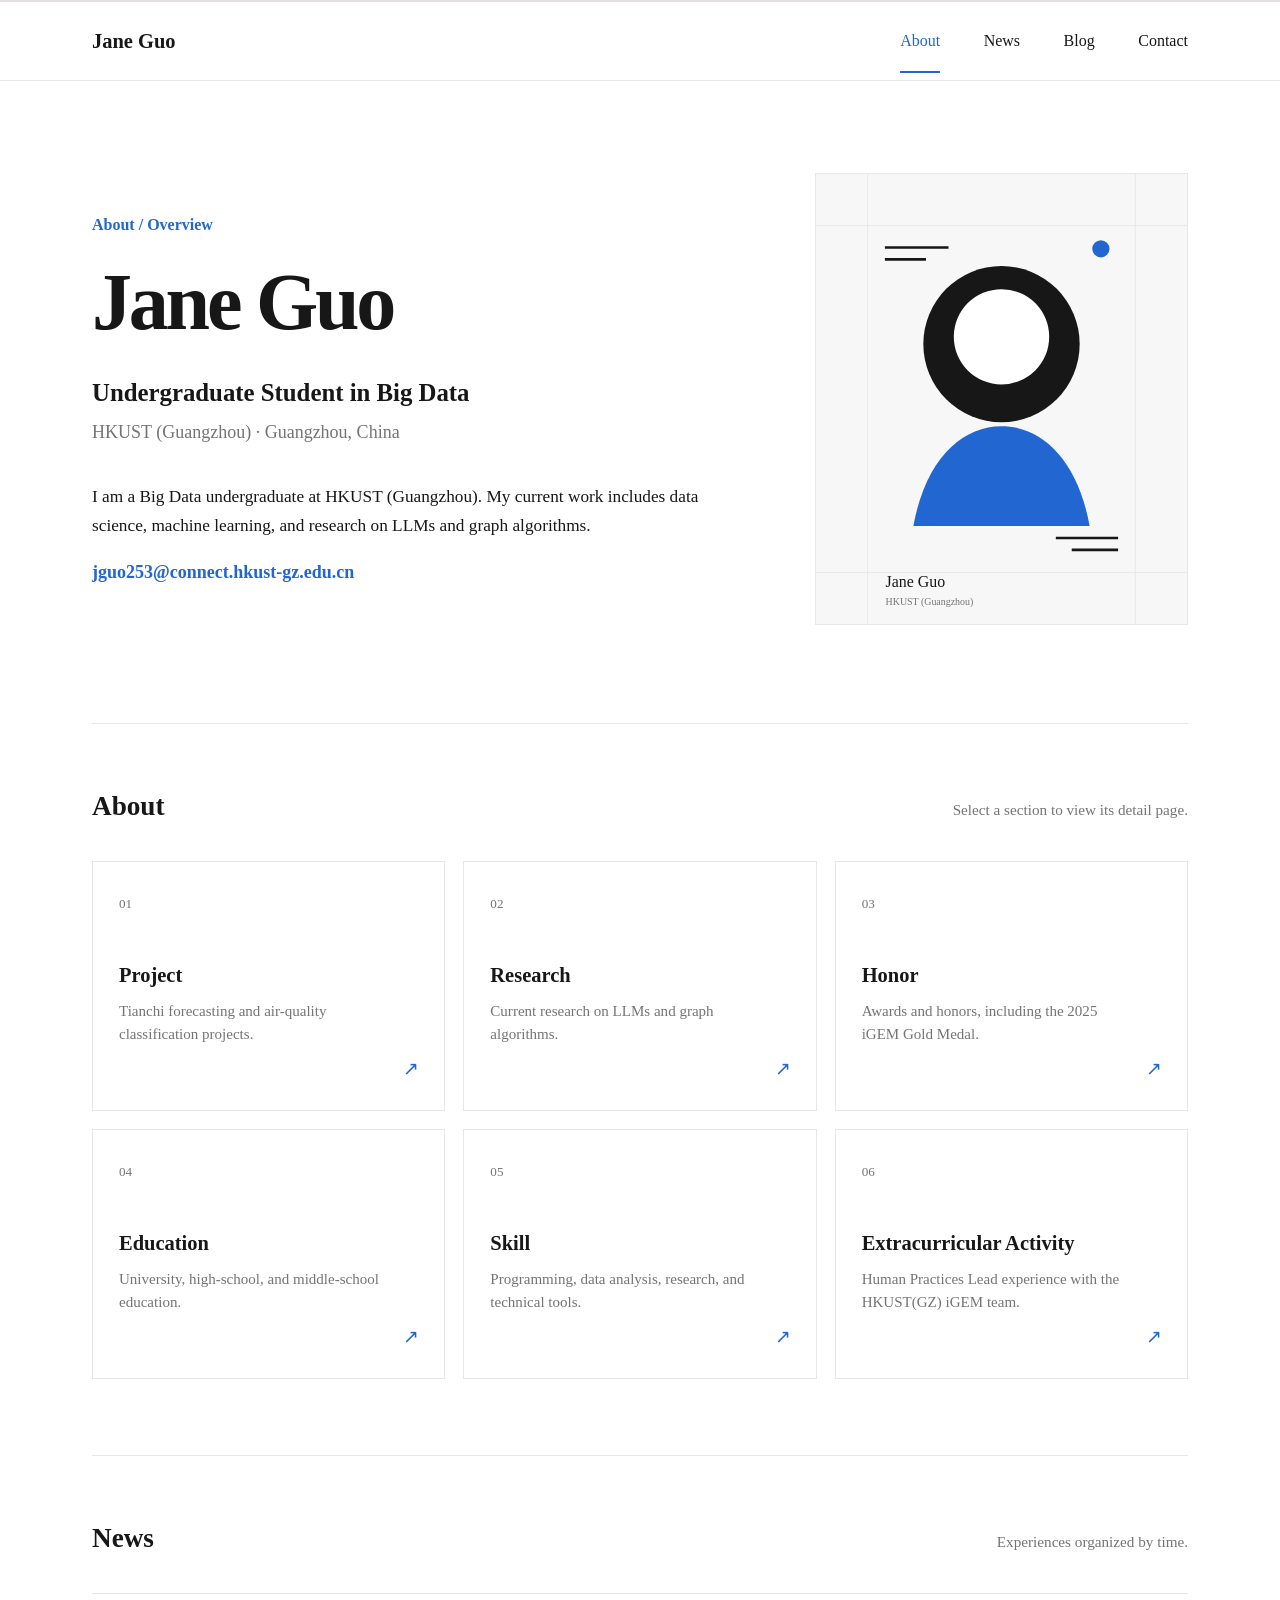
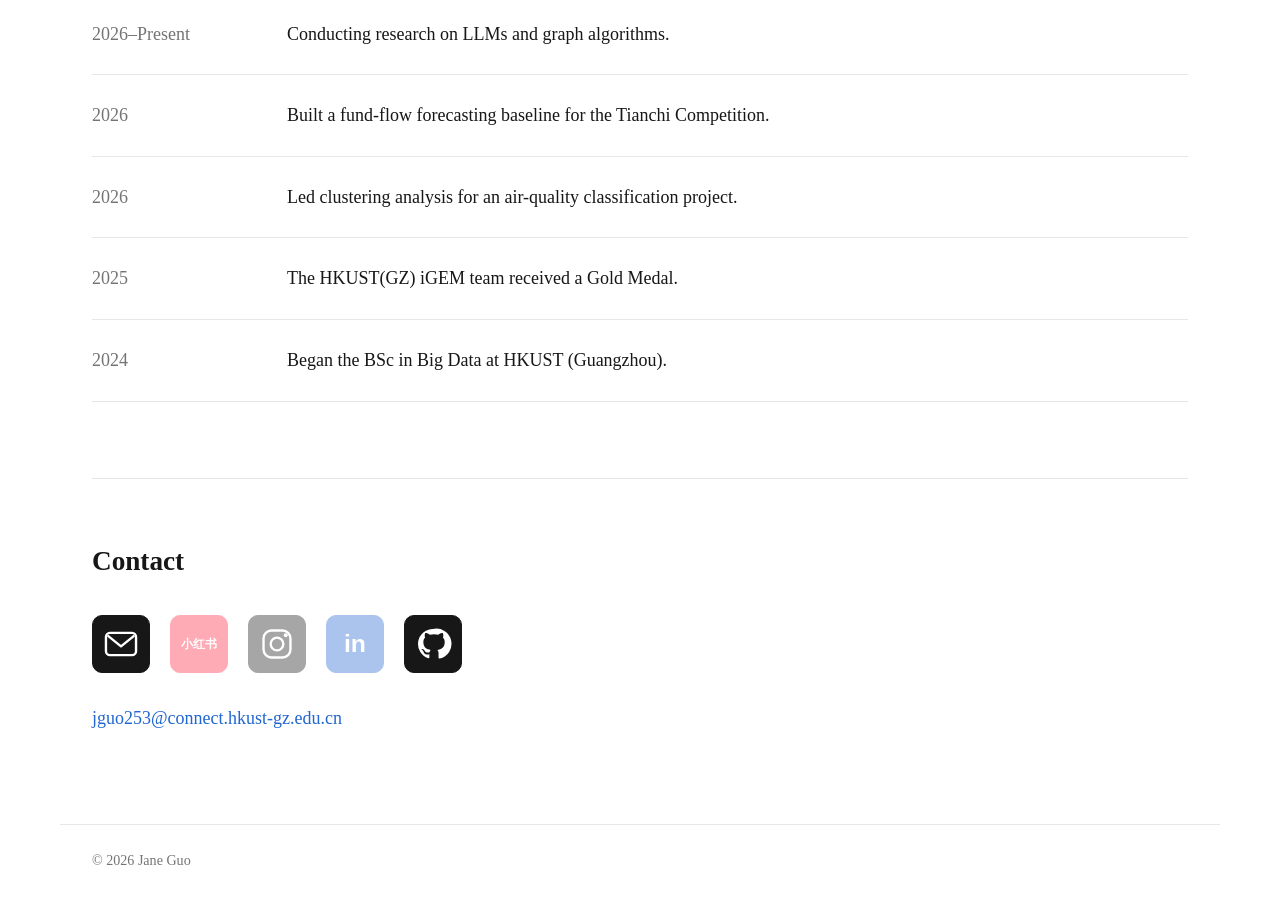
==== index.html @ 57a2ad55 "Add website sections and detail pages" ====
<!doctype html>
<html lang="en">
  <head>
    <meta charset="utf-8" />
    <meta name="viewport" content="width=device-width, initial-scale=1" />
    <meta name="description" content="Jane Guo's personal academic website." />
    <meta name="theme-color" content="#ffffff" />
    <title>Jane Guo</title>
    <link rel="icon" href="favicon.svg" type="image/svg+xml" />
    <link rel="stylesheet" href="styles.css" />
    <script src="social-links.js" defer></script>
  </head>
  <body>
    <header class="site-header">
      <div class="nav-wrap">
        <a class="site-name" href="index.html#about">Jane Guo</a>
        <nav aria-label="Primary navigation">
          <a class="active" href="index.html#about">About</a>
          <a href="index.html#news">News</a>
          <a href="blog.html">Blog</a>
          <a href="index.html#contact">Contact</a>
        </nav>
      </div>
    </header>

    <main>
      <section class="overview section" id="about">
        <div class="overview-copy">
          <p class="section-label">About / Overview</p>
          <h1>Jane Guo</h1>
          <p class="role">Undergraduate Student in Big Data</p>
          <p class="meta">HKUST (Guangzhou) · Guangzhou, China</p>
          <p class="introduction">
            I am a Big Data undergraduate at HKUST (Guangzhou). My current
            work includes data science, machine learning, and research on LLMs
            and graph algorithms.
          </p>
          <a class="text-link" href="mailto:jguo253@connect.hkust-gz.edu.cn">
            jguo253@connect.hkust-gz.edu.cn
          </a>
        </div>
        <figure class="overview-figure">
          <img src="overview-image.svg" alt="Abstract profile graphic for Jane Guo" />
        </figure>
      </section>

      <section class="section about-blocks" aria-labelledby="about-sections-title">
        <div class="section-heading">
          <h2 id="about-sections-title">About</h2>
          <p>Select a section to view its detail page.</p>
        </div>
        <div class="card-grid">
          <a class="section-card" href="project.html">
            <span class="card-number">01</span>
            <h3>Project</h3>
            <p>Tianchi forecasting and air-quality classification projects.</p>
            <span class="card-arrow" aria-hidden="true">↗</span>
          </a>
          <a class="section-card" href="research.html">
            <span class="card-number">02</span>
            <h3>Research</h3>
            <p>Current research on LLMs and graph algorithms.</p>
            <span class="card-arrow" aria-hidden="true">↗</span>
          </a>
          <a class="section-card" href="honor.html">
            <span class="card-number">03</span>
            <h3>Honor</h3>
            <p>Awards and honors, including the 2025 iGEM Gold Medal.</p>
            <span class="card-arrow" aria-hidden="true">↗</span>
          </a>
          <a class="section-card" href="education.html">
            <span class="card-number">04</span>
            <h3>Education</h3>
            <p>University, high-school, and middle-school education.</p>
            <span class="card-arrow" aria-hidden="true">↗</span>
          </a>
          <a class="section-card" href="skill.html">
            <span class="card-number">05</span>
            <h3>Skill</h3>
            <p>Programming, data analysis, research, and technical tools.</p>
            <span class="card-arrow" aria-hidden="true">↗</span>
          </a>
          <a class="section-card" href="extracurricular.html">
            <span class="card-number">06</span>
            <h3>Extracurricular Activity</h3>
            <p>Human Practices Lead experience with the HKUST(GZ) iGEM team.</p>
            <span class="card-arrow" aria-hidden="true">↗</span>
          </a>
        </div>
      </section>

      <section class="section" id="news" aria-labelledby="news-title">
        <div class="section-heading">
          <h2 id="news-title">News</h2>
          <p>Experiences organized by time.</p>
        </div>
        <div class="timeline">
          <article class="timeline-item">
            <time>2026–Present</time>
            <p>Conducting research on LLMs and graph algorithms.</p>
          </article>
          <article class="timeline-item">
            <time>2026</time>
            <p>Built a fund-flow forecasting baseline for the Tianchi Competition.</p>
          </article>
          <article class="timeline-item">
            <time>2026</time>
            <p>Led clustering analysis for an air-quality classification project.</p>
          </article>
          <article class="timeline-item">
            <time>2025</time>
            <p>The HKUST(GZ) iGEM team received a Gold Medal.</p>
          </article>
          <article class="timeline-item">
            <time>2024</time>
            <p>Began the BSc in Big Data at HKUST (Guangzhou).</p>
          </article>
        </div>
      </section>

      <section class="section contact-section" id="contact" aria-labelledby="contact-title">
        <div class="section-heading">
          <h2 id="contact-title">Contact</h2>
        </div>
        <div class="social-list" aria-label="Contact and social accounts">
          <a class="social-link" href="mailto:jguo253@connect.hkust-gz.edu.cn" aria-label="Email" title="Email">
            <svg viewBox="0 0 48 48" aria-hidden="true">
              <rect x="5" y="10" width="38" height="28" rx="5" />
              <path d="M8 14l16 13 16-13" />
            </svg>
          </a>
          <a class="social-link xhs" data-social="xiaohongshu" aria-label="Xiaohongshu" title="Xiaohongshu">
            <span aria-hidden="true">小红书</span>
          </a>
          <a class="social-link" data-social="instagram" aria-label="Instagram" title="Instagram">
            <svg viewBox="0 0 48 48" aria-hidden="true">
              <rect x="7" y="7" width="34" height="34" rx="10" />
              <circle cx="24" cy="24" r="8" />
              <circle class="fill-dot" cx="35" cy="13" r="2.5" />
            </svg>
          </a>
          <a class="social-link linkedin" data-social="linkedin" aria-label="LinkedIn" title="LinkedIn">
            <span aria-hidden="true">in</span>
          </a>
          <a class="social-link" data-social="github" aria-label="GitHub" title="GitHub">
            <svg viewBox="0 0 48 48" aria-hidden="true">
              <path class="fill-shape" d="M24 5a19 19 0 00-6 37c1 .2 1.4-.4 1.4-1v-4c-5.7 1.2-6.9-2.4-6.9-2.4-.9-2.4-2.3-3-2.3-3-1.9-1.3.1-1.3.1-1.3 2.1.1 3.2 2.2 3.2 2.2 1.9 3.2 5 2.3 6.2 1.8.2-1.4.7-2.3 1.4-2.8-4.5-.5-9.3-2.3-9.3-10.2 0-2.3.8-4.1 2.2-5.6-.2-.5-1-2.7.2-5.5 0 0 1.8-.6 5.8 2.1a20 20 0 0110.6 0c4-2.7 5.8-2.1 5.8-2.1 1.2 2.8.4 5 .2 5.5 1.4 1.5 2.2 3.3 2.2 5.6 0 8-4.8 9.7-9.3 10.2.8.7 1.5 2 1.5 4v5.9c0 .6.4 1.2 1.4 1A19 19 0 0024 5z" />
            </svg>
          </a>
        </div>
        <p class="contact-email">
          <a href="mailto:jguo253@connect.hkust-gz.edu.cn">jguo253@connect.hkust-gz.edu.cn</a>
        </p>
      </section>
    </main>

    <footer>
      <p>© 2026 Jane Guo</p>
    </footer>
  </body>
</html>
---- styles.css ----
:root {
  --page: #ffffff;
  --text: #171717;
  --muted: #747474;
  --line: #e7e7e7;
  --soft: #f7f7f7;
  --accent: #2166d1;
  --accent-soft: #eef4ff;
  --red: #ff2442;
  --serif: Georgia, "Times New Roman", Times, serif;
}

* {
  box-sizing: border-box;
}

html {
  background: var(--page);
  scroll-behavior: smooth;
}

body {
  background: var(--page);
  color: var(--text);
  font-family: var(--serif);
  font-size: 18px;
  line-height: 1.7;
  margin: 0;
  -webkit-font-smoothing: antialiased;
}

a {
  color: var(--accent);
  text-decoration: none;
  text-underline-offset: 0.2em;
}

a:hover {
  text-decoration: underline;
}

a:focus-visible {
  border-radius: 2px;
  outline: 2px solid var(--accent);
  outline-offset: 4px;
}

.site-header {
  background: rgba(255, 255, 255, 0.96);
  border-bottom: 1px solid var(--line);
  border-top: 2px solid #eadde0;
  position: sticky;
  top: 0;
  z-index: 10;
}

.nav-wrap {
  align-items: center;
  display: flex;
  justify-content: space-between;
  margin: 0 auto;
  max-width: 1160px;
  min-height: 78px;
  padding: 0 32px;
}

.site-name {
  color: var(--text);
  font-size: 1.28rem;
  font-weight: 700;
}

.site-name:hover {
  text-decoration: none;
}

nav {
  align-items: center;
  display: flex;
  gap: clamp(24px, 3.4vw, 48px);
}

nav a {
  color: var(--text);
  font-size: 1rem;
  padding: 7px 0;
  position: relative;
}

nav a::after {
  background: var(--accent);
  bottom: -11px;
  content: "";
  height: 2px;
  left: 0;
  opacity: 0;
  position: absolute;
  right: 0;
  transform: translateY(3px);
  transition: opacity 160ms ease, transform 160ms ease;
}

nav a:hover,
nav a.active {
  color: var(--accent);
  text-decoration: none;
}

nav a:hover::after,
nav a.active::after {
  opacity: 1;
  transform: translateY(0);
}

main,
footer {
  margin: 0 auto;
  max-width: 1160px;
  padding-left: 32px;
  padding-right: 32px;
}

.section {
  border-top: 1px solid var(--line);
  padding: 66px 0 76px;
  scroll-margin-top: 78px;
}

.overview {
  align-items: center;
  border-top: 0;
  display: grid;
  gap: clamp(48px, 8vw, 110px);
  grid-template-columns: minmax(0, 1.25fr) minmax(280px, 0.75fr);
  min-height: 620px;
  padding-bottom: 98px;
  padding-top: 92px;
}

.section-label {
  color: var(--accent);
  font-size: 1rem;
  font-weight: 700;
  margin: 0 0 24px;
}

.overview h1,
.page-intro h1 {
  font-size: clamp(3.2rem, 6.4vw, 5rem);
  letter-spacing: -0.04em;
  line-height: 1;
  margin: 0;
}

.role {
  font-size: clamp(1.25rem, 2vw, 1.55rem);
  font-weight: 700;
  margin: 30px 0 3px;
}

.meta {
  color: var(--muted);
  margin: 0;
}

.introduction {
  font-size: 1.08rem;
  margin: 34px 0 16px;
  max-width: 670px;
}

.text-link {
  font-weight: 700;
}

.overview-figure {
  margin: 0;
}

.overview-figure img {
  border: 1px solid var(--line);
  display: block;
  height: auto;
  width: 100%;
}

.section-heading {
  align-items: baseline;
  display: flex;
  justify-content: space-between;
  margin-bottom: 38px;
}

.section-heading h2 {
  font-size: 1.7rem;
  line-height: 1.2;
  margin: 0;
}

.section-heading p {
  color: var(--muted);
  font-size: 0.95rem;
  margin: 0;
}

.card-grid {
  display: grid;
  gap: 18px;
  grid-template-columns: repeat(3, minmax(0, 1fr));
}

.section-card {
  background: var(--page);
  border: 1px solid var(--line);
  color: var(--text);
  display: block;
  min-height: 250px;
  padding: 25px 26px 28px;
  position: relative;
  transition: border-color 160ms ease, box-shadow 160ms ease, transform 160ms ease;
}

.section-card:hover {
  border-color: var(--accent);
  box-shadow: 0 14px 34px rgba(33, 102, 209, 0.08);
  text-decoration: none;
  transform: translateY(-3px);
}

.card-number {
  color: var(--muted);
  font-size: 0.82rem;
}

.section-card h3 {
  font-size: 1.28rem;
  line-height: 1.35;
  margin: 45px 0 10px;
}

.section-card p {
  color: var(--muted);
  font-size: 0.94rem;
  line-height: 1.55;
  margin: 0 34px 0 0;
}

.card-arrow {
  bottom: 24px;
  color: var(--accent);
  font-size: 1.2rem;
  position: absolute;
  right: 25px;
}

.timeline {
  border-top: 1px solid var(--line);
}

.timeline-item {
  align-items: baseline;
  border-bottom: 1px solid var(--line);
  display: grid;
  gap: 30px;
  grid-template-columns: 165px minmax(0, 1fr);
  padding: 25px 0;
}

.timeline-item time {
  color: var(--muted);
}

.timeline-item p {
  margin: 0;
}

.contact-section {
  padding-bottom: 90px;
}

.social-list {
  align-items: center;
  display: flex;
  flex-wrap: wrap;
  gap: 20px;
}

.social-link {
  align-items: center;
  background: var(--text);
  border: 1px solid var(--text);
  border-radius: 10px;
  color: #ffffff;
  display: inline-flex;
  height: 58px;
  justify-content: center;
  transition: opacity 160ms ease, transform 160ms ease;
  width: 58px;
}

a.social-link:hover {
  opacity: 0.8;
  text-decoration: none;
  transform: translateY(-2px);
}

.social-link svg {
  fill: none;
  height: 38px;
  stroke: currentColor;
  stroke-linecap: round;
  stroke-linejoin: round;
  stroke-width: 3;
  width: 38px;
}

.social-link .fill-shape,
.social-link .fill-dot {
  fill: currentColor;
  stroke: none;
}

.social-link.xhs {
  background: var(--red);
  border-color: var(--red);
  font-family: Arial, sans-serif;
  font-size: 0.72rem;
  font-weight: 800;
}

.social-link.linkedin {
  background: var(--accent);
  border-color: var(--accent);
  font-family: Arial, sans-serif;
  font-size: 1.55rem;
  font-weight: 700;
}

.social-link.is-pending {
  cursor: not-allowed;
  opacity: 0.38;
}

.contact-email {
  color: var(--muted);
  margin: 30px 0 0;
}

footer {
  border-top: 1px solid var(--line);
  color: var(--muted);
  font-size: 0.88rem;
  padding-bottom: 42px;
  padding-top: 24px;
}

footer p {
  margin: 0;
}

/* Detail pages */

.detail-main {
  padding-bottom: 90px;
}

.back-link {
  display: inline-block;
  margin-top: 46px;
}

.page-intro {
  padding: 82px 0 70px;
}

.page-intro .section-label {
  margin-bottom: 20px;
}

.page-intro p:last-child {
  color: var(--muted);
  margin: 24px 0 0;
  max-width: 720px;
}

.detail-grid {
  border-top: 1px solid var(--line);
  display: grid;
  gap: 20px;
  grid-template-columns: repeat(2, minmax(0, 1fr));
  padding-top: 48px;
}

.detail-card {
  background: var(--soft);
  border: 1px solid var(--line);
  padding: 30px;
}

.detail-card.wide {
  grid-column: 1 / -1;
}

.detail-card .date {
  color: var(--accent);
  font-size: 0.88rem;
  font-weight: 700;
  margin: 0 0 13px;
}

.detail-card h2 {
  font-size: 1.3rem;
  line-height: 1.35;
  margin: 0 0 8px;
}

.detail-card h3 {
  color: var(--muted);
  font-size: 1rem;
  font-weight: 400;
  margin: 0 0 18px;
}

.detail-card p {
  margin: 0;
}

.detail-card p + p {
  margin-top: 13px;
}

.detail-card ul {
  margin: 18px 0 0;
  padding-left: 1.15em;
}

.detail-card li + li {
  margin-top: 7px;
}

.metric-row {
  display: grid;
  gap: 12px;
  grid-template-columns: repeat(3, minmax(0, 1fr));
  margin-top: 24px;
}

.metric {
  background: var(--page);
  border-left: 3px solid var(--accent);
  padding: 14px 16px;
}

.metric strong,
.metric span {
  display: block;
}

.metric span {
  color: var(--muted);
  font-size: 0.82rem;
}

.skill-list {
  display: flex;
  flex-wrap: wrap;
  gap: 9px;
  margin-top: 18px;
}

.skill-list span {
  background: var(--page);
  border: 1px solid #d8d8d8;
  padding: 6px 11px;
}

.empty-blog {
  background: var(--accent-soft);
  border: 1px solid #cedeff;
  padding: 42px;
}

.empty-blog h2 {
  margin: 0 0 8px;
}

.empty-blog p {
  color: var(--muted);
  margin: 0;
}

@media (max-width: 880px) {
  .overview {
    gap: 42px;
    grid-template-columns: minmax(0, 1fr) 300px;
  }

  .card-grid {
    grid-template-columns: repeat(2, minmax(0, 1fr));
  }
}

@media (max-width: 680px) {
  body {
    font-size: 17px;
  }

  .nav-wrap {
    align-items: flex-start;
    flex-direction: column;
    gap: 9px;
    padding-bottom: 16px;
    padding-top: 14px;
  }

  nav {
    flex-wrap: wrap;
    gap: 7px 24px;
  }

  nav a {
    flex: 0 0 auto;
  }

  nav a::after {
    bottom: -4px;
  }

  main,
  footer,
  .nav-wrap {
    padding-left: 22px;
    padding-right: 22px;
  }

  .section {
    padding: 50px 0 58px;
    scroll-margin-top: 116px;
  }

  .overview {
    grid-template-columns: 1fr;
    min-height: 0;
    padding-bottom: 70px;
    padding-top: 62px;
  }

  .overview-figure {
    max-width: 360px;
    order: -1;
  }

  .section-heading {
    align-items: flex-start;
    flex-direction: column;
    gap: 8px;
  }

  .card-grid,
  .detail-grid {
    grid-template-columns: 1fr;
  }

  .detail-card.wide {
    grid-column: auto;
  }

  .section-card {
    min-height: 220px;
  }

  .timeline-item {
    gap: 5px;
    grid-template-columns: 1fr;
  }

  .page-intro {
    padding: 64px 0 52px;
  }

  .metric-row {
    grid-template-columns: 1fr;
  }
}

@media (prefers-reduced-motion: reduce) {
  html {
    scroll-behavior: auto;
  }

  nav a::after,
  .section-card,
  .social-link {
    transition: none;
  }
}
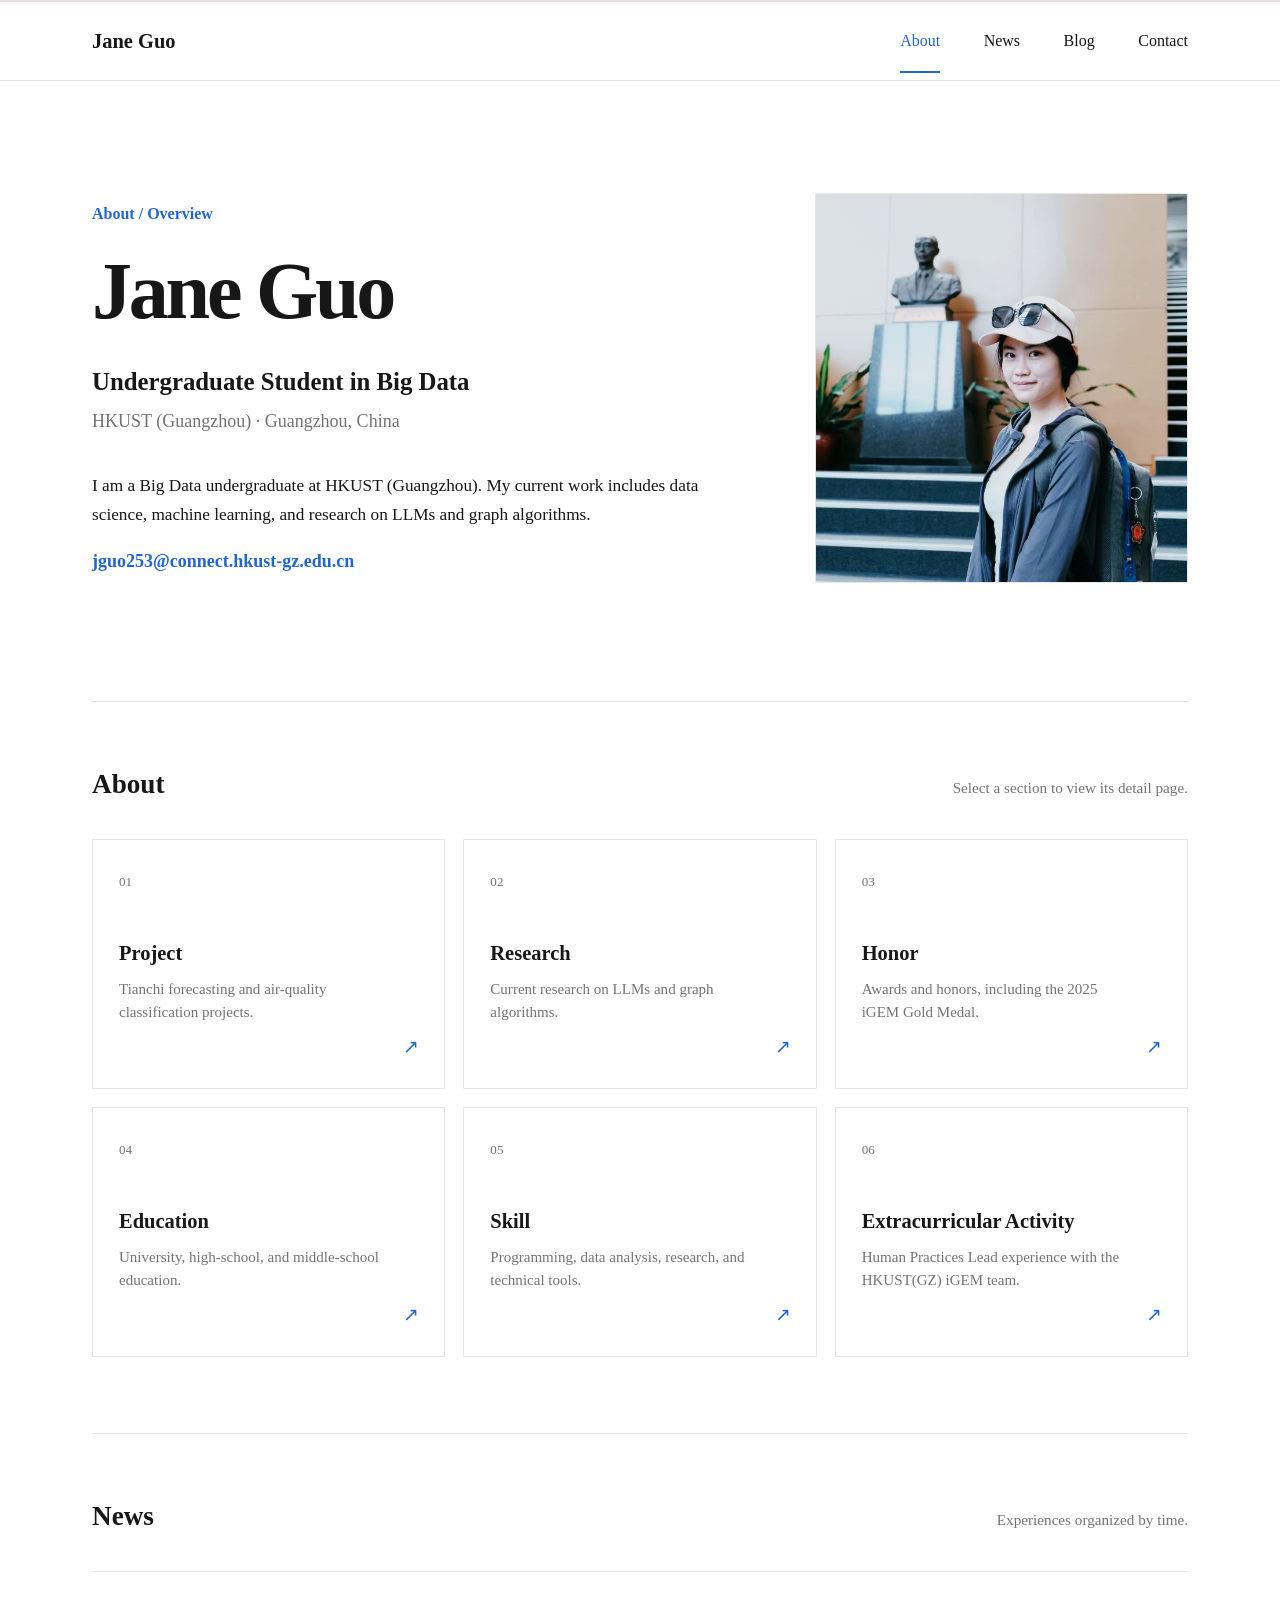
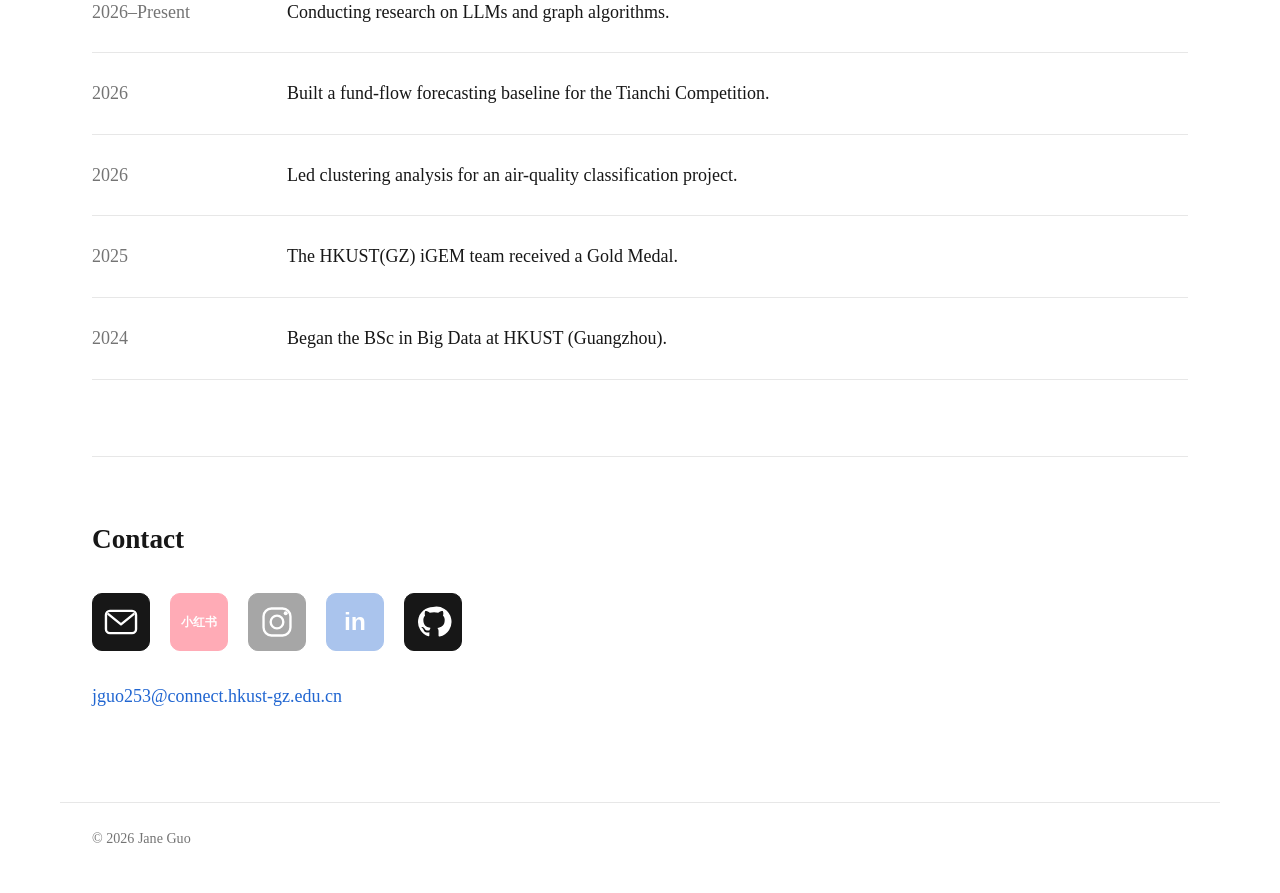
==== commit 0fabba9f: "Add files via upload" ====
--- a/index.html
+++ b/index.html
@@ -40,7 +40,7 @@
           </a>
         </div>
         <figure class="overview-figure">
-          <img src="overview-image.svg" alt="Abstract profile graphic for Jane Guo" />
+          <img src="introduction.jpg" alt="Jane Guo" />
         </figure>
       </section>
 
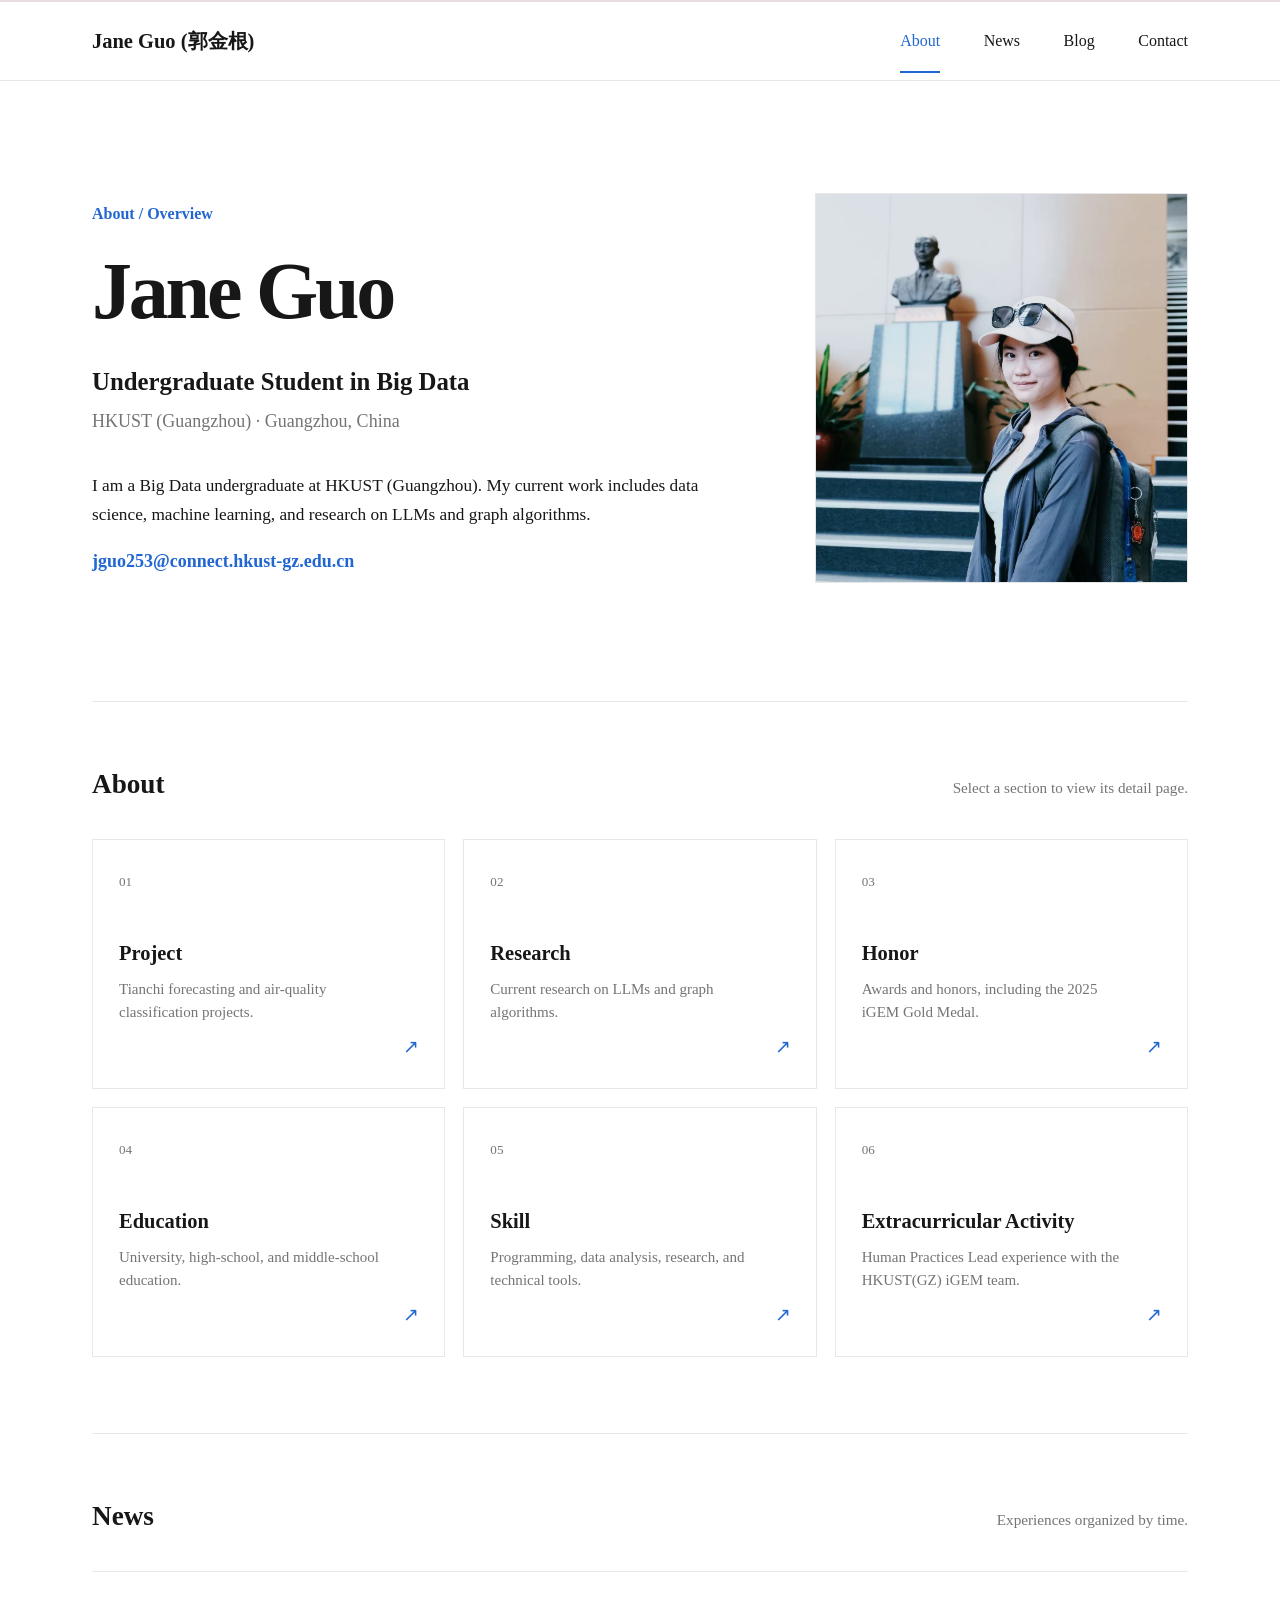
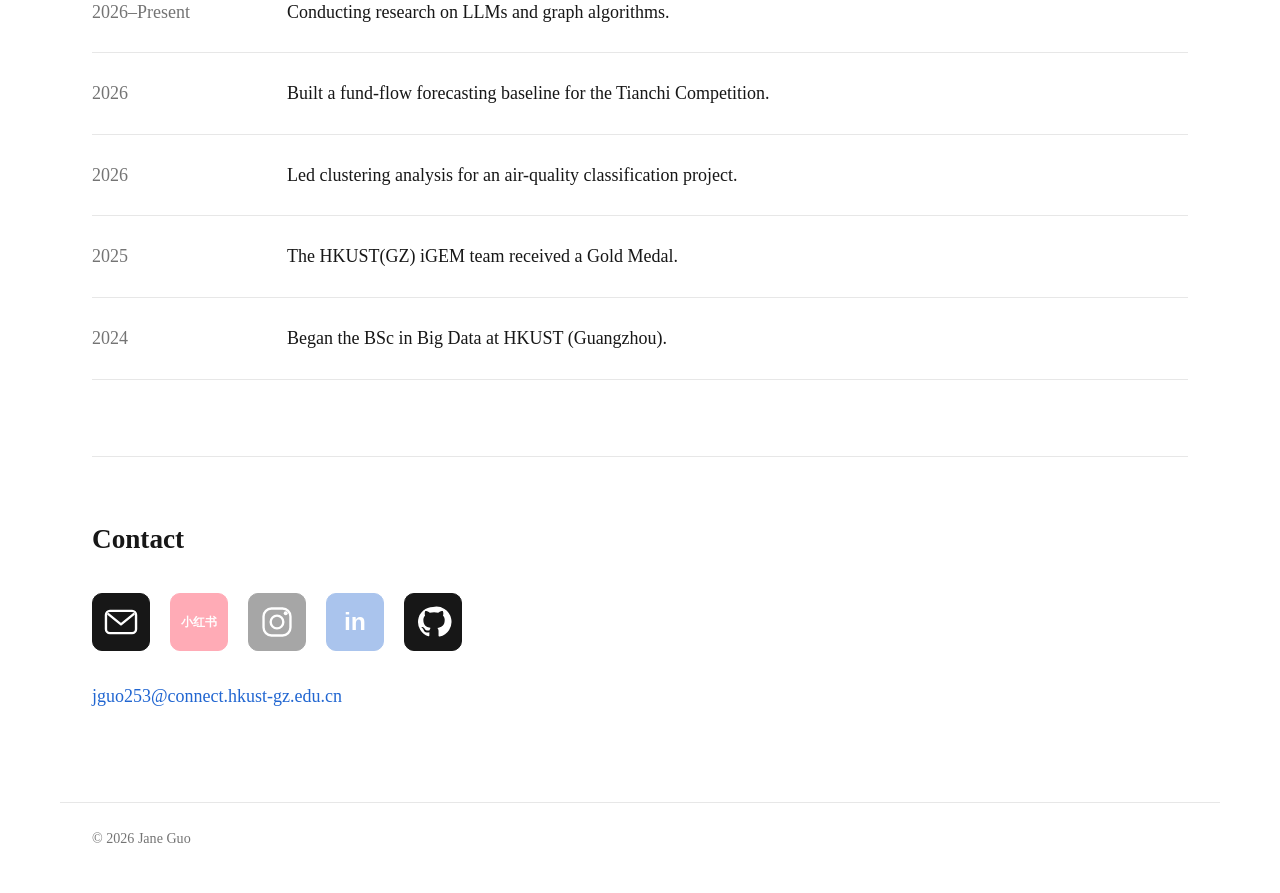
==== commit afd8277b: "Add files via upload" ====
--- a/index.html
+++ b/index.html
@@ -3,9 +3,14 @@
   <head>
     <meta charset="utf-8" />
     <meta name="viewport" content="width=device-width, initial-scale=1" />
-    <meta name="description" content="Jane Guo's personal academic website." />
+    
+    <meta name="google-site-verification" content="这里粘贴Google给你的字符串" />
+
+    <title>Jane Guo (郭静恩) - Personal Academic Website</title>
+    <meta name="description" content="Personal academic website of Jane Guo (郭金根), Undergraduate Student in Big Data at HKUST (Guangzhou)." />
+    <meta name="keywords" content="Jane Guo, 郭金根, Jingen Guo, HKUST-GZ, Big Data" />
+    
     <meta name="theme-color" content="#ffffff" />
-    <title>Jane Guo</title>
     <link rel="icon" href="favicon.svg" type="image/svg+xml" />
     <link rel="stylesheet" href="styles.css" />
     <script src="social-links.js" defer></script>
@@ -13,7 +18,7 @@
   <body>
     <header class="site-header">
       <div class="nav-wrap">
-        <a class="site-name" href="index.html#about">Jane Guo</a>
+        <a class="site-name" href="index.html#about">Jane Guo (郭金根)</a>
         <nav aria-label="Primary navigation">
           <a class="active" href="index.html#about">About</a>
           <a href="index.html#news">News</a>
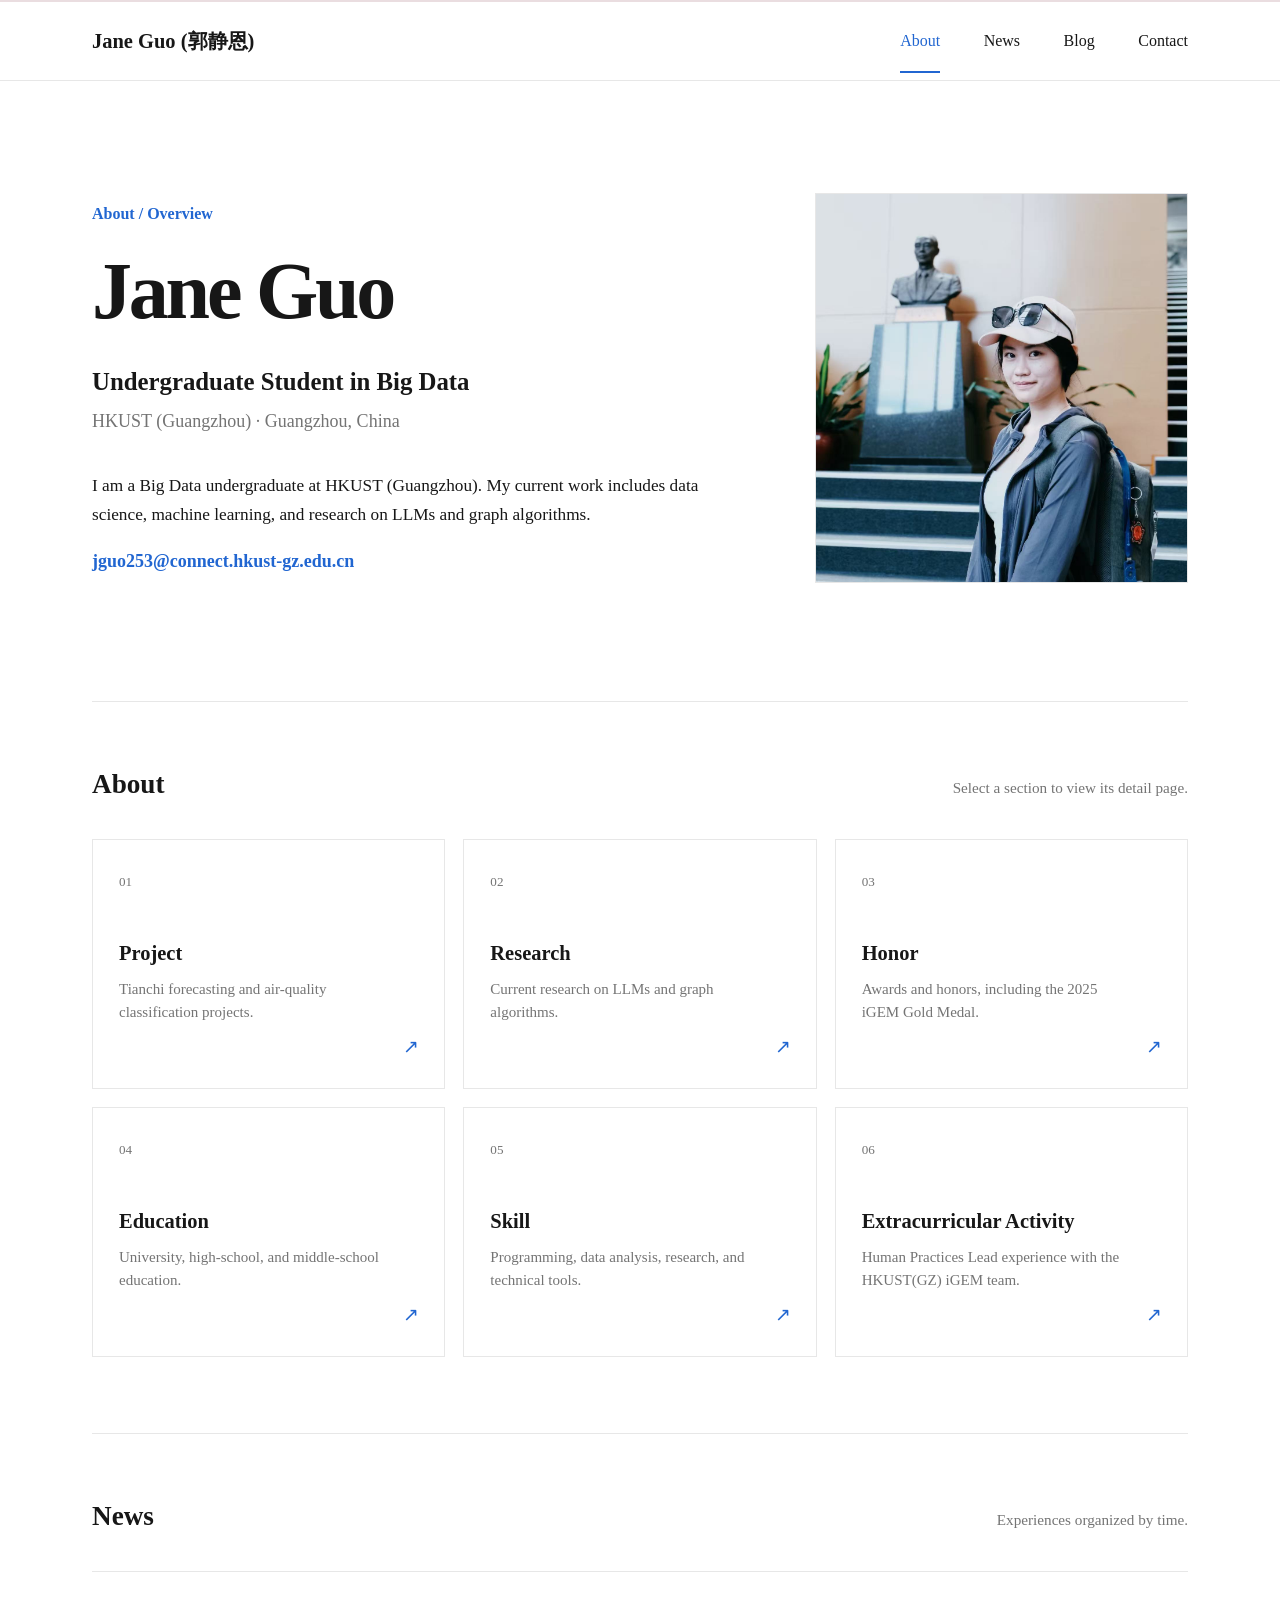
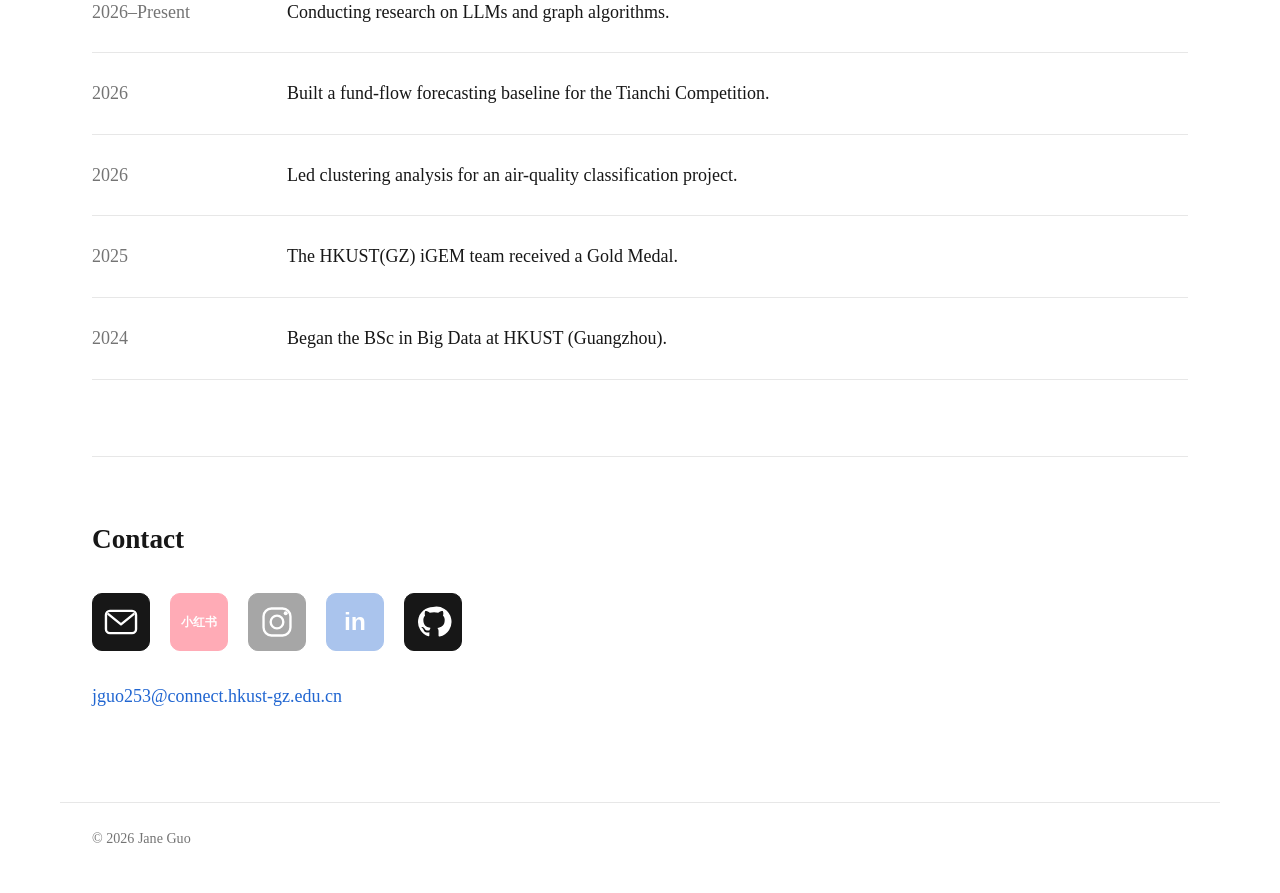
==== commit 008f5c94: "Correct name spelling in meta and header" ====
--- a/index.html
+++ b/index.html
@@ -7,7 +7,7 @@
     <meta name="google-site-verification" content="这里粘贴Google给你的字符串" />
 
     <title>Jane Guo (郭静恩) - Personal Academic Website</title>
-    <meta name="description" content="Personal academic website of Jane Guo (郭金根), Undergraduate Student in Big Data at HKUST (Guangzhou)." />
+    <meta name="description" content="Personal academic website of Jane Guo (郭静恩), Undergraduate Student in Big Data at HKUST (Guangzhou)." />
     <meta name="keywords" content="Jane Guo, 郭金根, Jingen Guo, HKUST-GZ, Big Data" />
     
     <meta name="theme-color" content="#ffffff" />
@@ -18,7 +18,7 @@
   <body>
     <header class="site-header">
       <div class="nav-wrap">
-        <a class="site-name" href="index.html#about">Jane Guo (郭金根)</a>
+        <a class="site-name" href="index.html#about">Jane Guo (郭静恩)</a>
         <nav aria-label="Primary navigation">
           <a class="active" href="index.html#about">About</a>
           <a href="index.html#news">News</a>
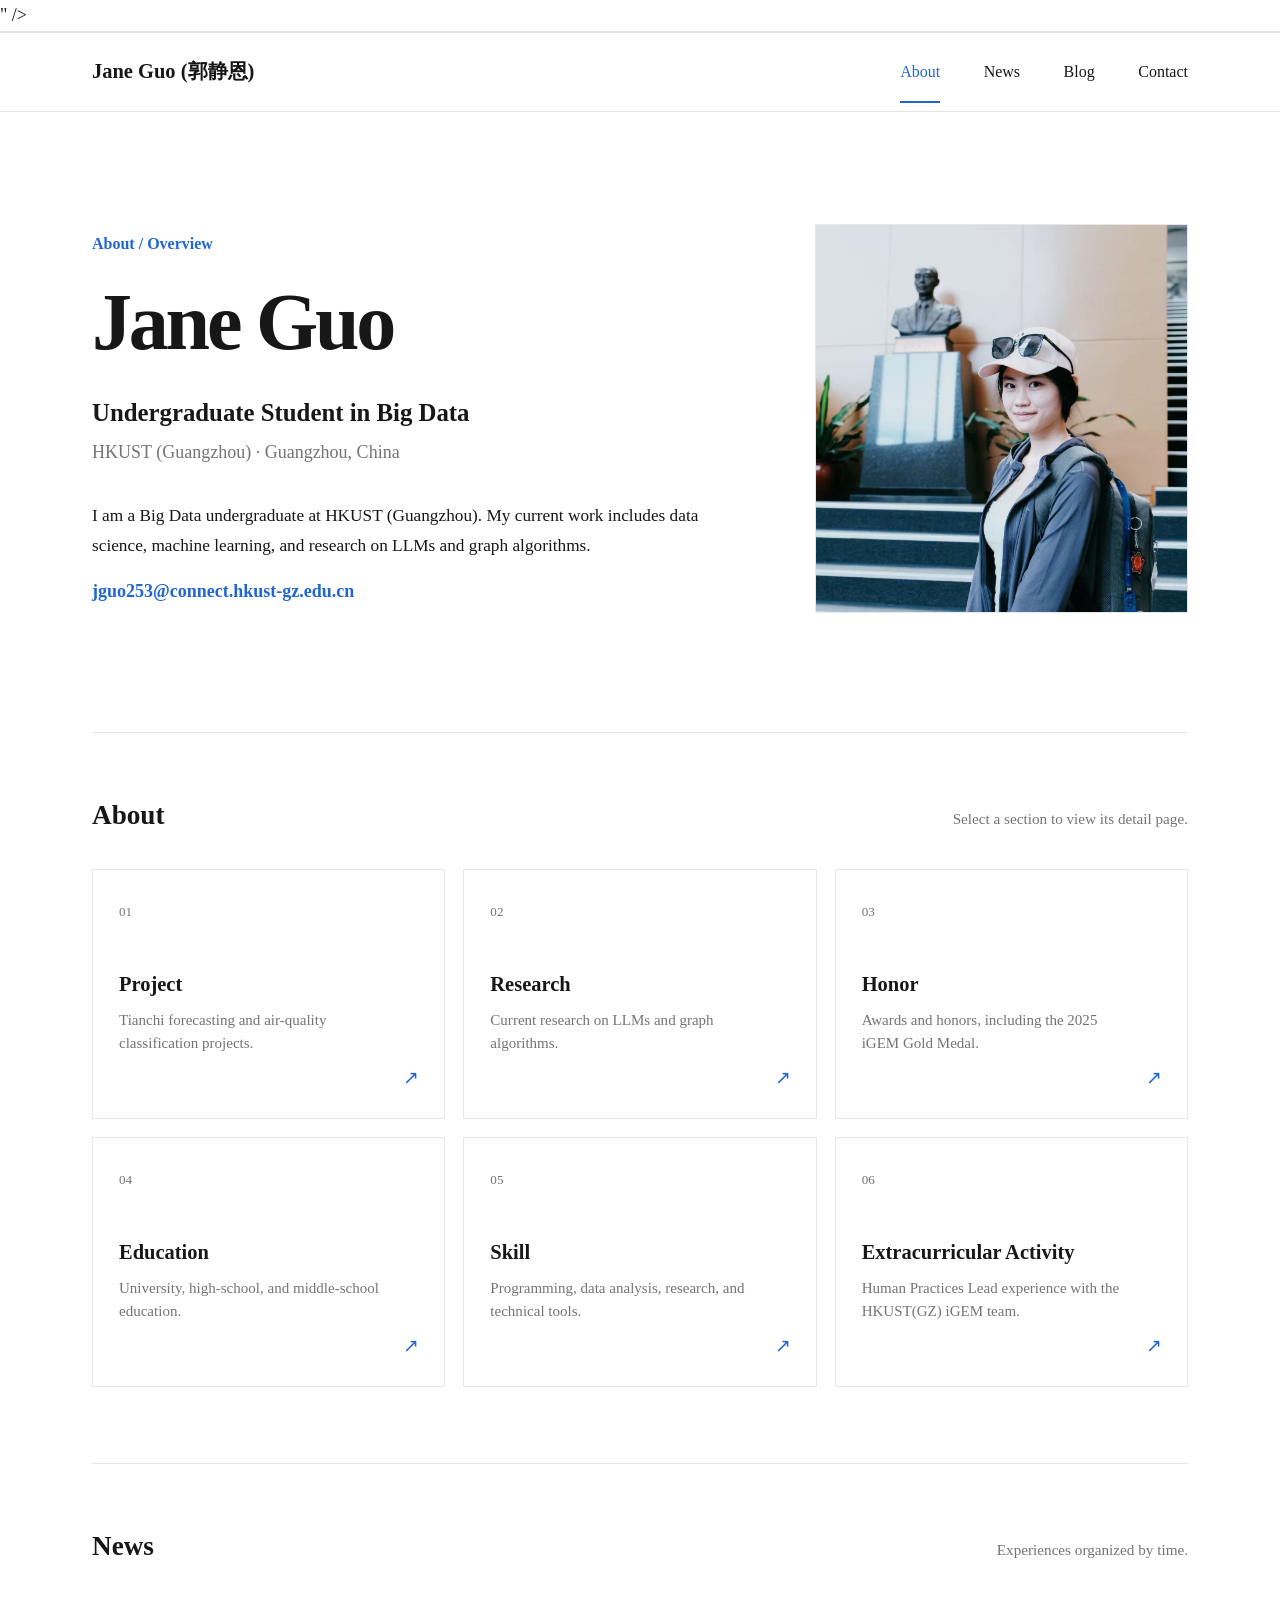
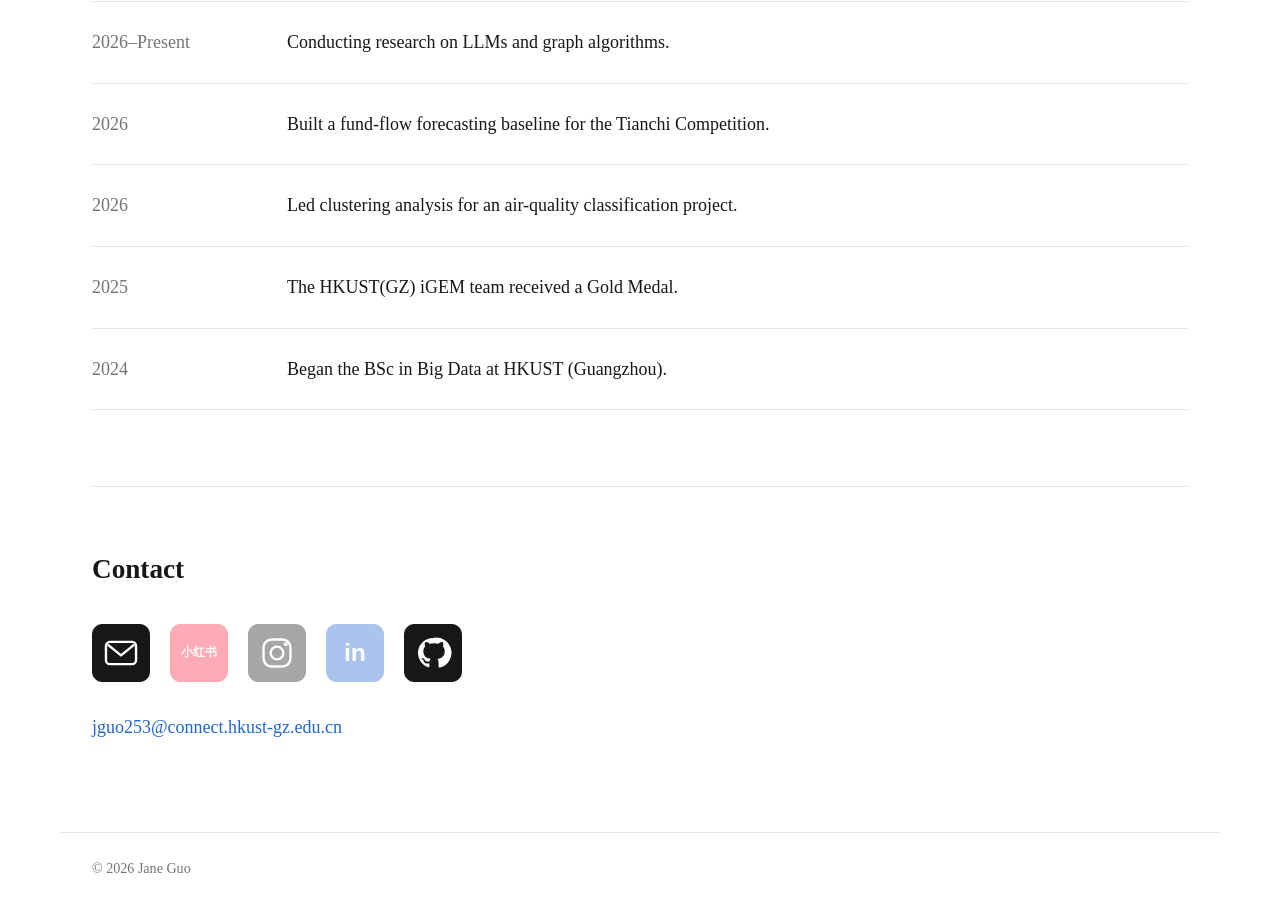
==== commit 6eee9f2a: "Update Google site verification meta tag" ====
--- a/index.html
+++ b/index.html
@@ -4,11 +4,11 @@
     <meta charset="utf-8" />
     <meta name="viewport" content="width=device-width, initial-scale=1" />
     
-    <meta name="google-site-verification" content="这里粘贴Google给你的字符串" />
+    <meta name="google-site-verification" content="<meta name="google-site-verification" content="4O9VbKz7gOhTj0h71iMb3w2ew5AJ1kLALLmz59xgniI" />" />
 
     <title>Jane Guo (郭静恩) - Personal Academic Website</title>
     <meta name="description" content="Personal academic website of Jane Guo (郭静恩), Undergraduate Student in Big Data at HKUST (Guangzhou)." />
-    <meta name="keywords" content="Jane Guo, 郭金根, Jingen Guo, HKUST-GZ, Big Data" />
+    <meta name="keywords" content="Jane Guo, 郭静恩, Jingen Guo, HKUST-GZ, Big Data" />
     
     <meta name="theme-color" content="#ffffff" />
     <link rel="icon" href="favicon.svg" type="image/svg+xml" />
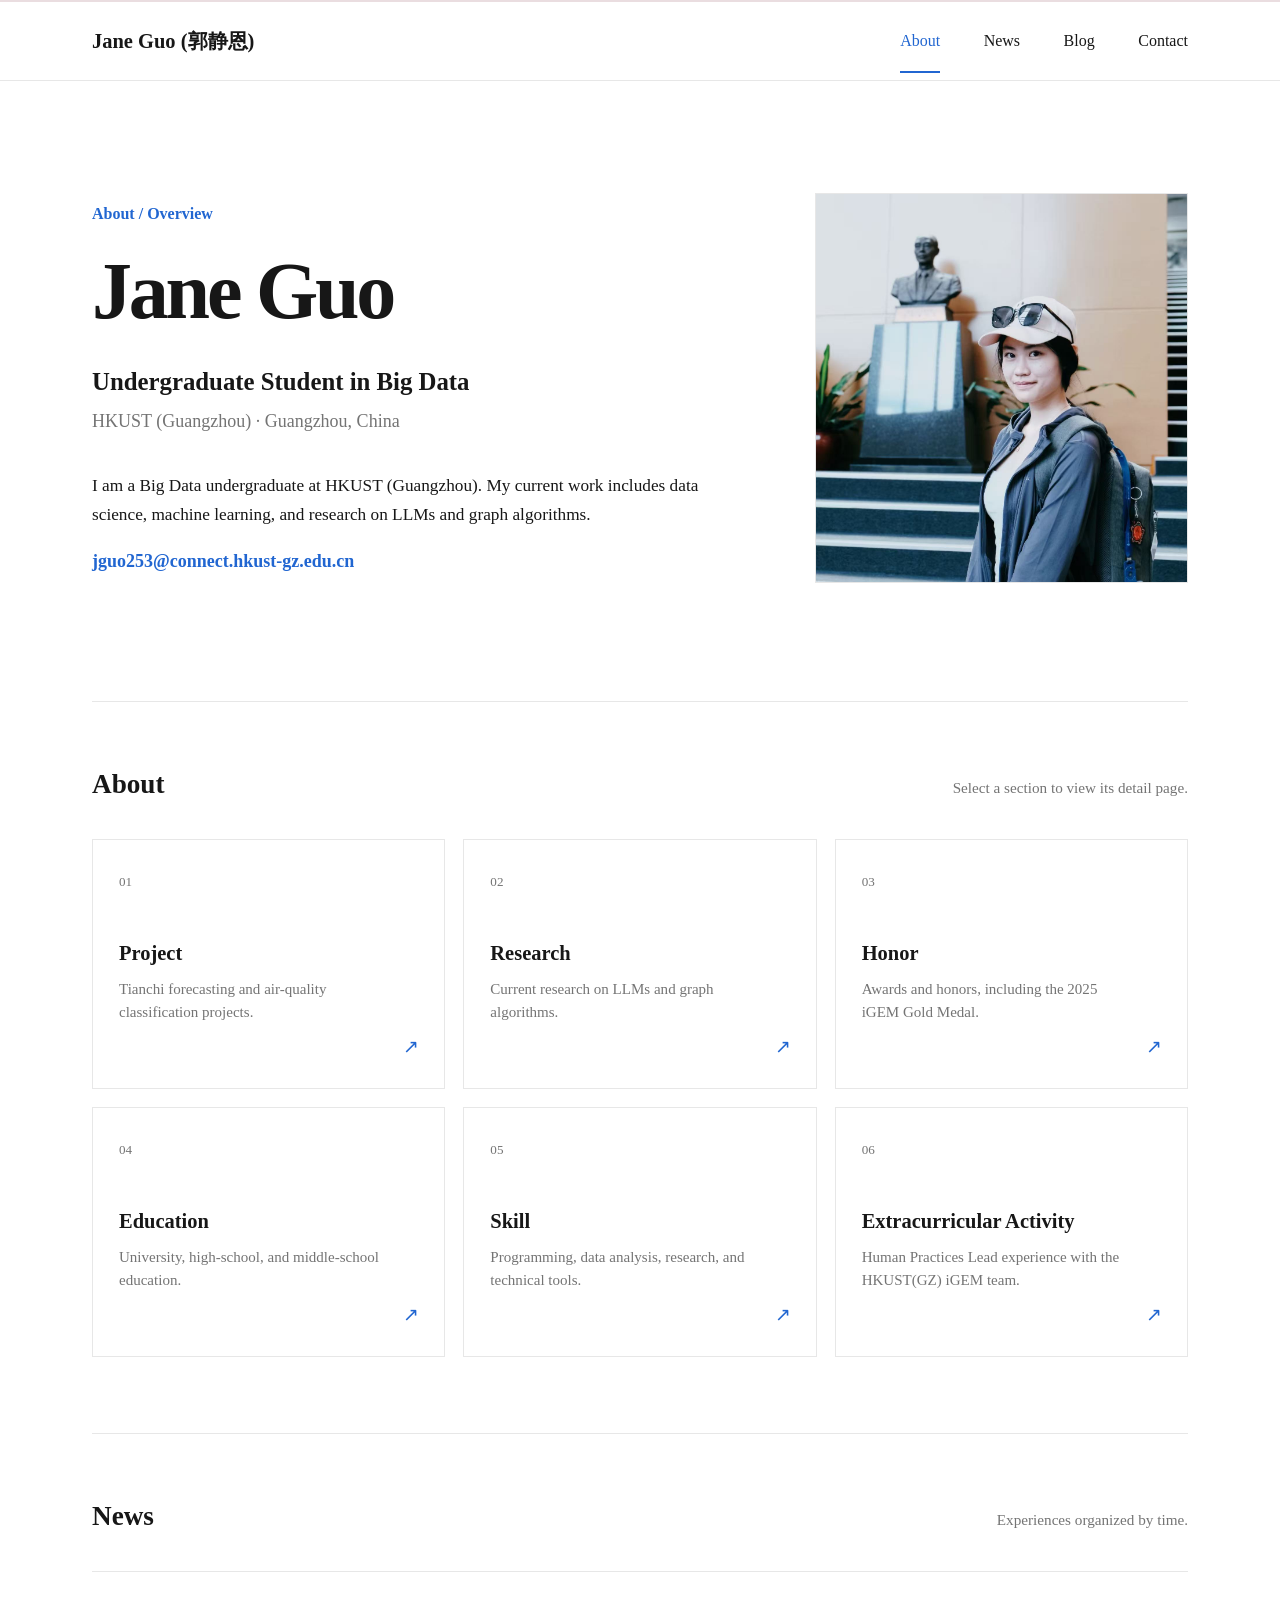
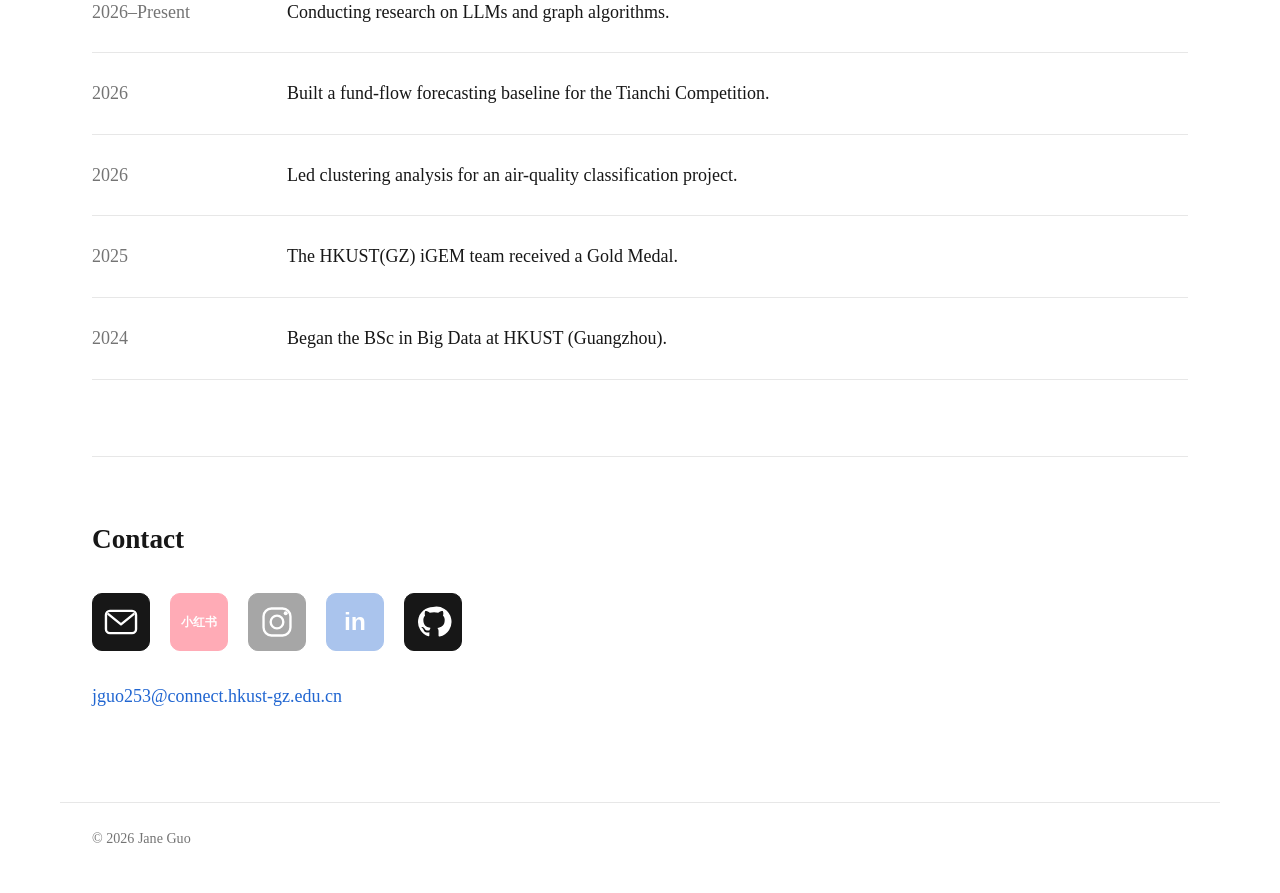
==== commit 32d96838: "Fix google site verification meta tag" ====
--- a/index.html
+++ b/index.html
@@ -4,7 +4,7 @@
     <meta charset="utf-8" />
     <meta name="viewport" content="width=device-width, initial-scale=1" />
     
-    <meta name="google-site-verification" content="<meta name="google-site-verification" content="4O9VbKz7gOhTj0h71iMb3w2ew5AJ1kLALLmz59xgniI" />" />
+    <meta name="google-site-verification" content="4O9VbKz7gOhTj0h71iMb3w2ew5AJ1kLALLmz59xgniI" />
 
     <title>Jane Guo (郭静恩) - Personal Academic Website</title>
     <meta name="description" content="Personal academic website of Jane Guo (郭静恩), Undergraduate Student in Big Data at HKUST (Guangzhou)." />
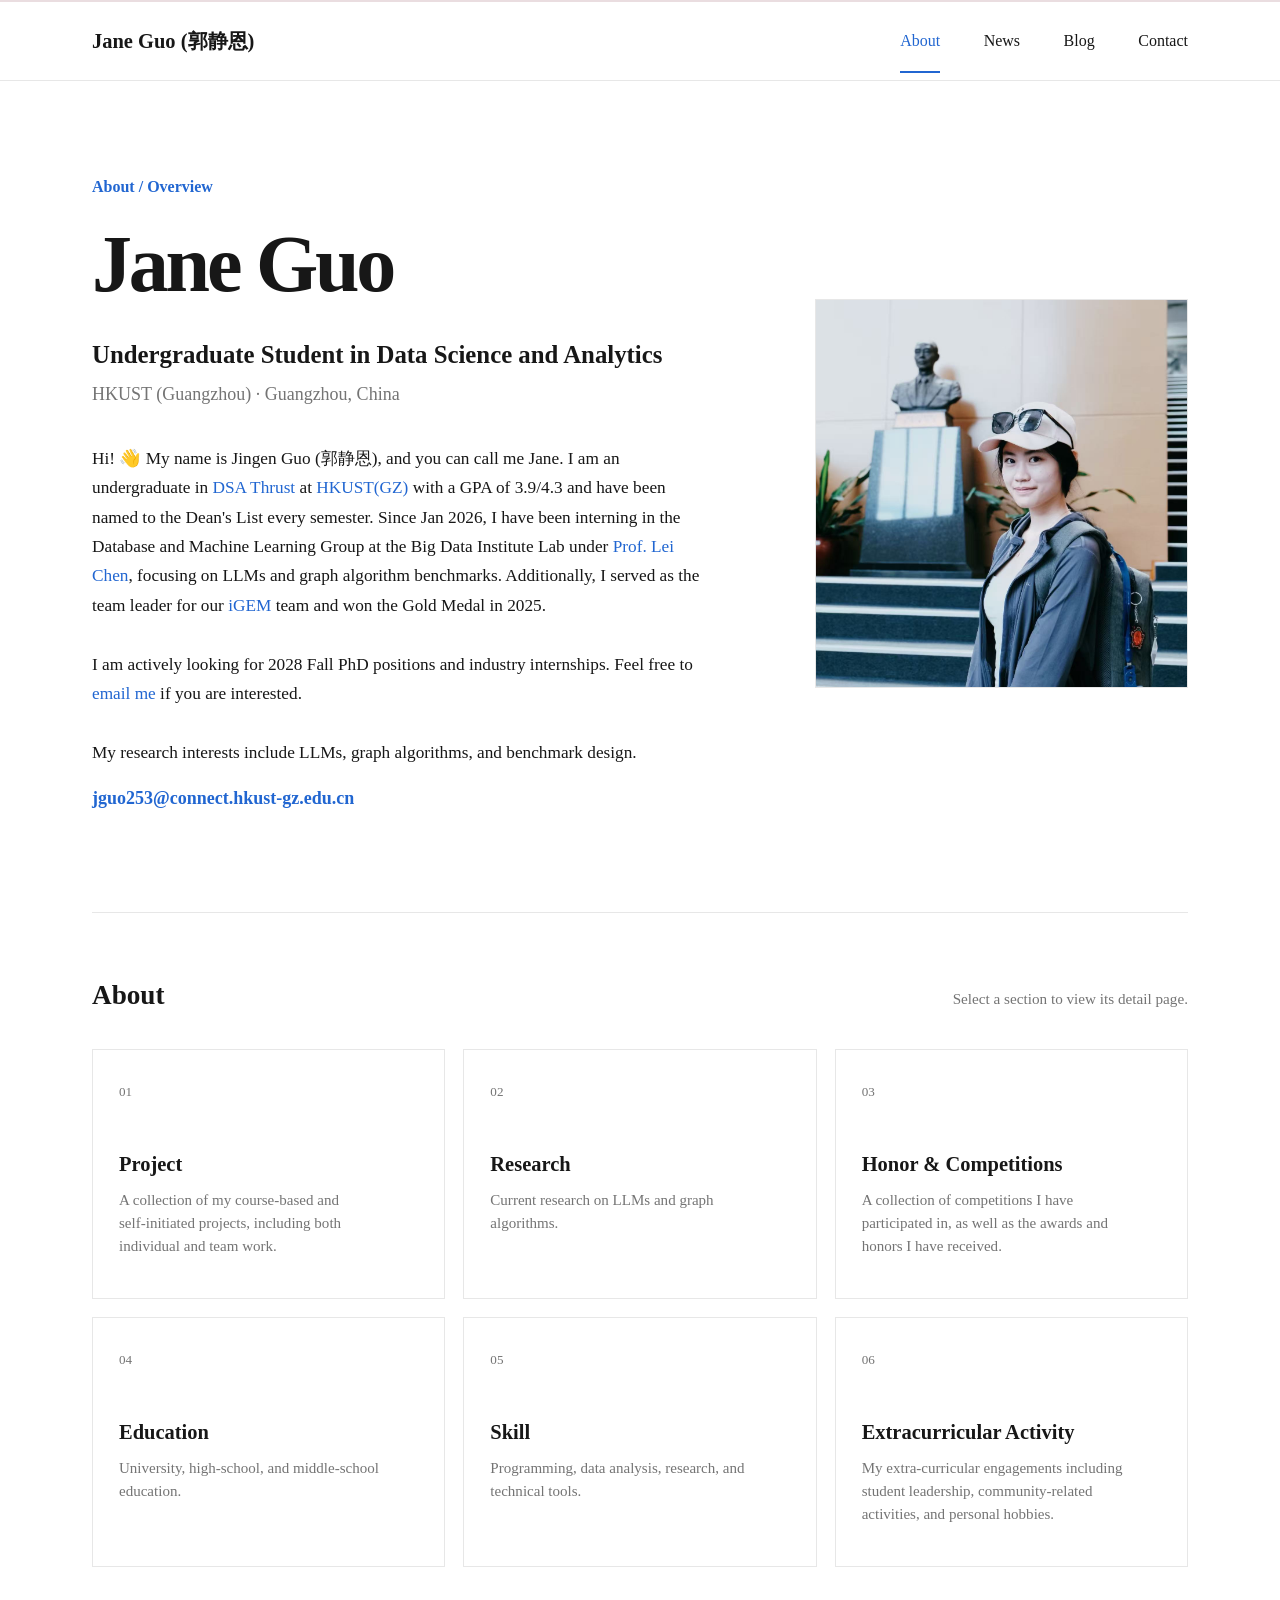
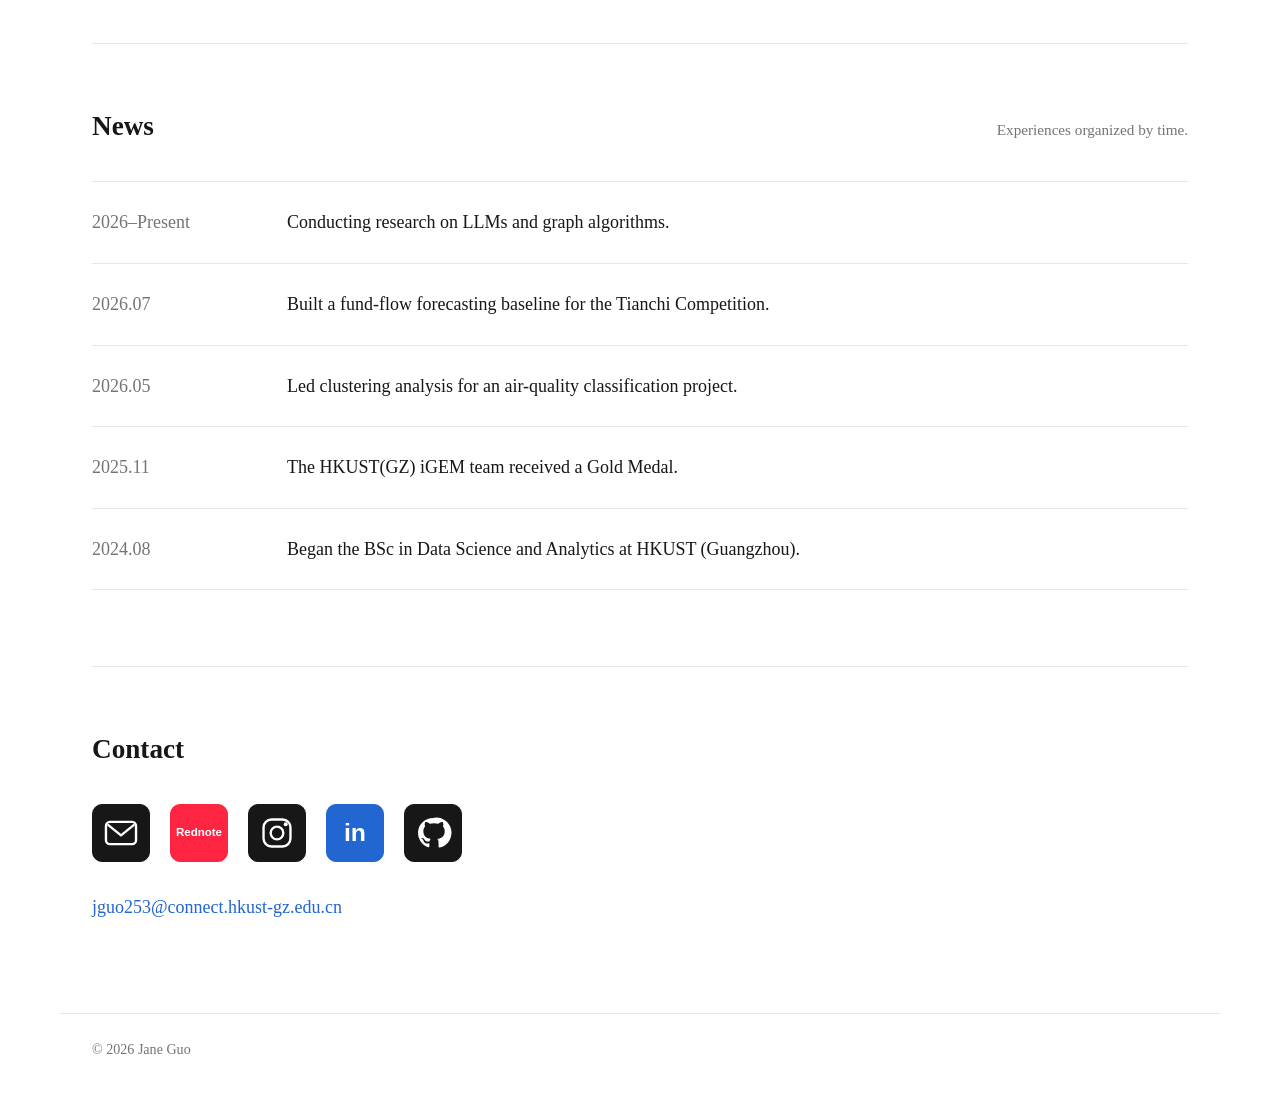
==== commit 22f827dc: "Add files via upload" ====
--- a/index.html
+++ b/index.html
@@ -8,7 +8,7 @@
 
     <title>Jane Guo (郭静恩) - Personal Academic Website</title>
     <meta name="description" content="Personal academic website of Jane Guo (郭静恩), Undergraduate Student in Big Data at HKUST (Guangzhou)." />
-    <meta name="keywords" content="Jane Guo, 郭静恩, Jingen Guo, HKUST-GZ, Big Data" />
+    <meta name="keywords" content="Jane Guo, 郭静恩, Jingen Guo, HKUST-GZ, Data Science and Analytics" />
     
     <meta name="theme-color" content="#ffffff" />
     <link rel="icon" href="favicon.svg" type="image/svg+xml" />
@@ -33,13 +33,15 @@
         <div class="overview-copy">
           <p class="section-label">About / Overview</p>
           <h1>Jane Guo</h1>
-          <p class="role">Undergraduate Student in Big Data</p>
+          <p class="role">Undergraduate Student in Data Science and Analytics</p>
           <p class="meta">HKUST (Guangzhou) · Guangzhou, China</p>
           <p class="introduction">
-            I am a Big Data undergraduate at HKUST (Guangzhou). My current
-            work includes data science, machine learning, and research on LLMs
-            and graph algorithms.
-          </p>
+          Hi! 👋 My name is Jingen Guo (郭静恩), and you can call me Jane. I am an undergraduate in <a href="https://dsa.hkust-gz.edu.cn/" target="_blank" rel="noopener">DSA Thrust</a> at <a href="https://www.hkust-gz.edu.cn/" target="_blank" rel="noopener">HKUST(GZ)</a> with a GPA of 3.9/4.3 and have been named to the Dean's List every semester. Since Jan 2026, I have been interning in the Database and Machine Learning Group at the Big Data Institute Lab under <a href="https://www.cse.ust.hk/~leichen/" target="_blank" rel="noopener">Prof. Lei Chen</a>, focusing on LLMs and graph algorithm benchmarks. Additionally, I served as the team leader for our <a href="https://teams.igem.org/5573/" target="_blank" rel="noopener">iGEM</a> team and won the Gold Medal in 2025.
+          <br /><br />
+          I am actively looking for 2028 Fall PhD positions and industry internships. Feel free to <a href="mailto:jguo253@connect.hkust-gz.edu.cn">email me</a> if you are interested.
+          <br /><br />
+          My research interests include LLMs, graph algorithms, and benchmark design.
+        </p>
           <a class="text-link" href="mailto:jguo253@connect.hkust-gz.edu.cn">
             jguo253@connect.hkust-gz.edu.cn
           </a>
@@ -58,38 +60,38 @@
           <a class="section-card" href="project.html">
             <span class="card-number">01</span>
             <h3>Project</h3>
-            <p>Tianchi forecasting and air-quality classification projects.</p>
-            <span class="card-arrow" aria-hidden="true">↗</span>
+            <p>A collection of my course‑based and self‑initiated projects, including both individual and team work.</p>
+            <span class="card-arrow" aria-hidden="true"></span>
           </a>
           <a class="section-card" href="research.html">
             <span class="card-number">02</span>
             <h3>Research</h3>
             <p>Current research on LLMs and graph algorithms.</p>
-            <span class="card-arrow" aria-hidden="true">↗</span>
+            <span class="card-arrow" aria-hidden="true"></span>
           </a>
           <a class="section-card" href="honor.html">
             <span class="card-number">03</span>
-            <h3>Honor</h3>
-            <p>Awards and honors, including the 2025 iGEM Gold Medal.</p>
-            <span class="card-arrow" aria-hidden="true">↗</span>
+            <h3>Honor & Competitions</h3>
+            <p>A collection of competitions I have participated in, as well as the awards and honors I have received.</p>
+            <span class="card-arrow" aria-hidden="true"></span>
           </a>
           <a class="section-card" href="education.html">
             <span class="card-number">04</span>
             <h3>Education</h3>
             <p>University, high-school, and middle-school education.</p>
-            <span class="card-arrow" aria-hidden="true">↗</span>
+            <span class="card-arrow" aria-hidden="true"></span>
           </a>
           <a class="section-card" href="skill.html">
             <span class="card-number">05</span>
             <h3>Skill</h3>
             <p>Programming, data analysis, research, and technical tools.</p>
-            <span class="card-arrow" aria-hidden="true">↗</span>
+            <span class="card-arrow" aria-hidden="true"></span>
           </a>
           <a class="section-card" href="extracurricular.html">
             <span class="card-number">06</span>
             <h3>Extracurricular Activity</h3>
-            <p>Human Practices Lead experience with the HKUST(GZ) iGEM team.</p>
-            <span class="card-arrow" aria-hidden="true">↗</span>
+            <p>My extra‑curricular engagements including student leadership, community‑related activities, and personal hobbies.</p>
+            <span class="card-arrow" aria-hidden="true"></span>
           </a>
         </div>
       </section>
@@ -105,20 +107,20 @@
             <p>Conducting research on LLMs and graph algorithms.</p>
           </article>
           <article class="timeline-item">
-            <time>2026</time>
+            <time>2026.07</time>
             <p>Built a fund-flow forecasting baseline for the Tianchi Competition.</p>
           </article>
           <article class="timeline-item">
-            <time>2026</time>
+            <time>2026.05</time>
             <p>Led clustering analysis for an air-quality classification project.</p>
           </article>
           <article class="timeline-item">
-            <time>2025</time>
+            <time>2025.11</time>
             <p>The HKUST(GZ) iGEM team received a Gold Medal.</p>
           </article>
           <article class="timeline-item">
-            <time>2024</time>
-            <p>Began the BSc in Big Data at HKUST (Guangzhou).</p>
+            <time>2024.08</time>
+            <p>Began the BSc in Data Science and Analytics at HKUST (Guangzhou).</p>
           </article>
         </div>
       </section>
@@ -128,26 +130,35 @@
           <h2 id="contact-title">Contact</h2>
         </div>
         <div class="social-list" aria-label="Contact and social accounts">
+          <!-- Email -->
           <a class="social-link" href="mailto:jguo253@connect.hkust-gz.edu.cn" aria-label="Email" title="Email">
             <svg viewBox="0 0 48 48" aria-hidden="true">
               <rect x="5" y="10" width="38" height="28" rx="5" />
               <path d="M8 14l16 13 16-13" />
             </svg>
           </a>
-          <a class="social-link xhs" data-social="xiaohongshu" aria-label="Xiaohongshu" title="Xiaohongshu">
-            <span aria-hidden="true">小红书</span>
+
+          <!-- 小红书 (Rednote) -->
+          <a class="social-link xhs" href="https://xhslink.cn/m/15lRslPC0zo" target="_blank" rel="noopener noreferrer" aria-label="Xiaohongshu" title="Xiaohongshu">
+            <span aria-hidden="true">Rednote</span>
           </a>
-          <a class="social-link" data-social="instagram" aria-label="Instagram" title="Instagram">
+
+          <!-- Instagram -->
+          <a class="social-link" href="https://www.instagram.com/jane_kwok_0116" target="_blank" rel="noopener noreferrer" aria-label="Instagram" title="Instagram">
             <svg viewBox="0 0 48 48" aria-hidden="true">
               <rect x="7" y="7" width="34" height="34" rx="10" />
               <circle cx="24" cy="24" r="8" />
               <circle class="fill-dot" cx="35" cy="13" r="2.5" />
             </svg>
           </a>
-          <a class="social-link linkedin" data-social="linkedin" aria-label="LinkedIn" title="LinkedIn">
+
+          <!-- LinkedIn (如暂无链接可保留原样式或填入您的主页) -->
+          <a class="social-link linkedin" href="#" target="_blank" rel="noopener noreferrer" aria-label="LinkedIn" title="LinkedIn">
             <span aria-hidden="true">in</span>
           </a>
-          <a class="social-link" data-social="github" aria-label="GitHub" title="GitHub">
+
+          <!-- GitHub -->
+          <a class="social-link" href="https://github.com/hahaha-dot" target="_blank" rel="noopener noreferrer" aria-label="GitHub" title="GitHub">
             <svg viewBox="0 0 48 48" aria-hidden="true">
               <path class="fill-shape" d="M24 5a19 19 0 00-6 37c1 .2 1.4-.4 1.4-1v-4c-5.7 1.2-6.9-2.4-6.9-2.4-.9-2.4-2.3-3-2.3-3-1.9-1.3.1-1.3.1-1.3 2.1.1 3.2 2.2 3.2 2.2 1.9 3.2 5 2.3 6.2 1.8.2-1.4.7-2.3 1.4-2.8-4.5-.5-9.3-2.3-9.3-10.2 0-2.3.8-4.1 2.2-5.6-.2-.5-1-2.7.2-5.5 0 0 1.8-.6 5.8 2.1a20 20 0 0110.6 0c4-2.7 5.8-2.1 5.8-2.1 1.2 2.8.4 5 .2 5.5 1.4 1.5 2.2 3.3 2.2 5.6 0 8-4.8 9.7-9.3 10.2.8.7 1.5 2 1.5 4v5.9c0 .6.4 1.2 1.4 1A19 19 0 0024 5z" />
             </svg>
@@ -163,4 +174,4 @@
       <p>© 2026 Jane Guo</p>
     </footer>
   </body>
-</html>
+</html>
